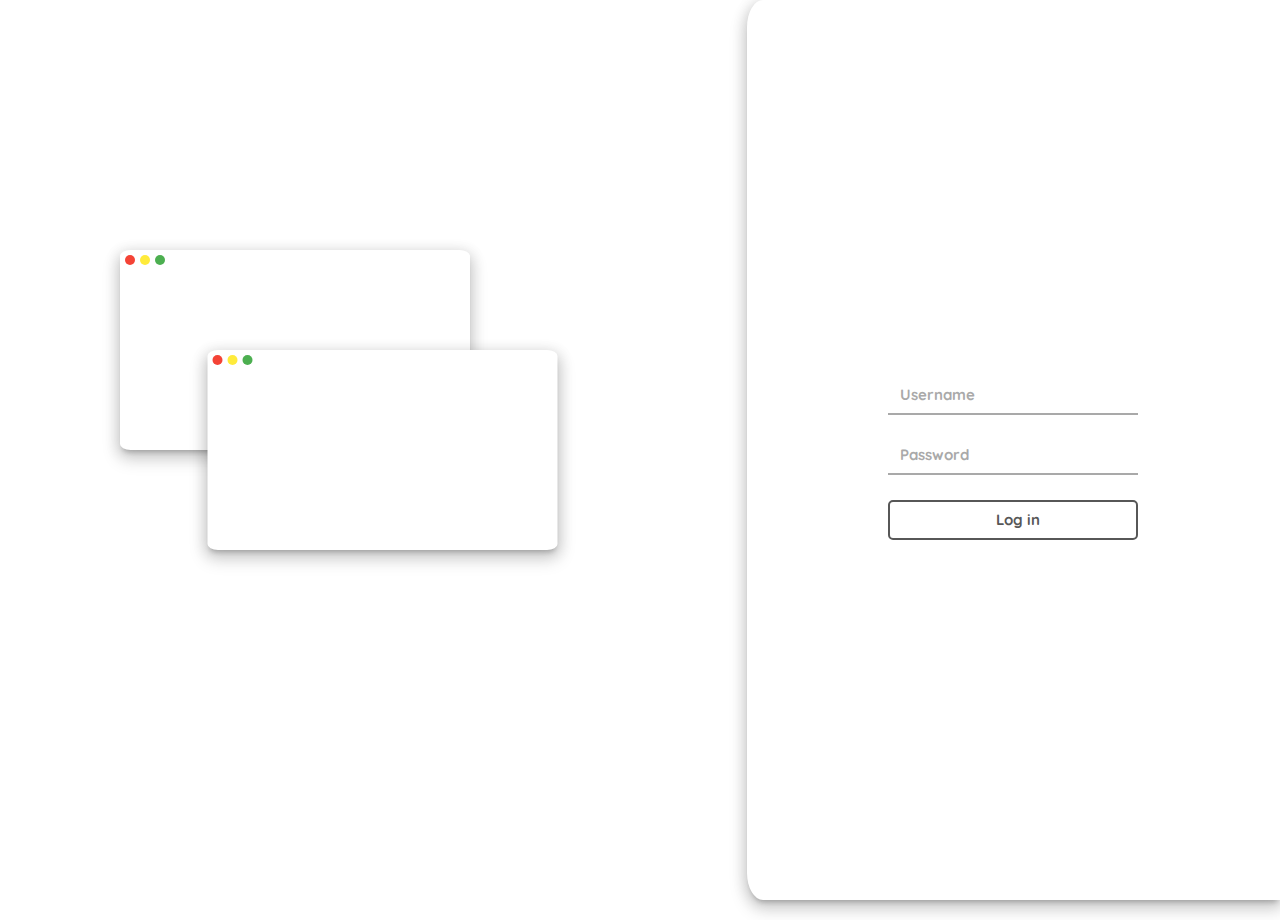
==== index.html @ 0e48c731 "button" ====
<!DOCTYPE html>
<html>

<head>

	<meta charset="utf-8">

	<title>Artfolio</title>
	<meta name="description" content="Portilio">

	<meta author="Lucas Miguel">
	
	<!-- Turn website view optmized on mobile devices -->
	<meta name="viewport" content="width=device-width, initial-scale=1.0">

	<!-- Import Materialize css -->
	<link rel="stylesheet" type="text/css" href="css/materialize.min.css">

	<!-- Import custom stylesheet -->
	<link rel="stylesheet" type="text/css" href="css/style.css">

	<!-- Import Materialize icon font -->
	<link href="https://fonts.googleapis.com/icon?family=Material+Icons" rel="stylesheet">

	<!-- Import Quicksand font -->
	<link href="https://fonts.googleapis.com/css?family=Quicksand" rel="stylesheet">

</head>


<body class="overhide">

	<!-- Main section -->
	<section class="section lighten-1">

		<div class="row">
			<!-- Right side -->
			<div class="col l7 hide-on-med-and-down h-100vh flex middle center">
				<div class="container screens">
					<div class="desktop z-depth-3 round white">
						<div class="flex middle">
							<div class="circle red"></div>
							<div class="circle yellow"></div>
							<div class="circle green"></div>
						</div>
					</div>

					<div class="desktop z-depth-3 round white">
						<div class="flex middle">
							<div class="circle red"></div>
							<div class="circle yellow"></div>
							<div class="circle green"></div>
						</div>
					</div>
				</div>
			</div>

			<!-- Left side -->
			<div class="col s12 l5 h-100vh flex middle z-depth-3 round-left white">
				<div class="container">
					<!-- Login form -->
					<form class="container">
						<!-- Username field -->
						<div class="input-field">
							<input type="text" name="username" placeholder="Username" class="browser-default">
						</div>

						<!-- Password field -->
						<div class="input-field">
							<input type="text" name="password" placeholder="Password" class="browser-default">
						</div>

						<!-- Submit button -->
						<div class="input-field">
							<button type="submit" class="white right">Log in</button>
						</div>
					</form>
				</div>
			</div>
		</div>


	</section>

	<!-- Import JQuery -->
	<script src="https://ajax.googleapis.com/ajax/libs/jquery/3.3.1/jquery.min.js"></script>

	<!-- Import Materialize script -->
	<script type="text/javascript" src="js/materialize.min.js"></script>

	<!-- Import Lune script -->
	<script type="text/javascript" src="js/lune.js"></script>

	<!-- Import custom script -->
	<script type="text/javascript" src="js/script.js"></script>

</body>

</html>
---- css/style.css ----
/* Set the page font */
* {
	font-family: 'Quicksand', sans-serif;
}

html, body {
	min-height: 100vh;
	padding: 0;
}

/* Reset Materialize parallax container height */
.parallax-container {
	height: 70vh;
}

/* Reset Materialize parallax style */
.parallax-container .parallax {
	position: fixed;
	height: inherit;
	overflow: hidden;
	transform: translateY(0);
	transition: transform 0.1s;
}

/* Reset Materialize parallax image style */
.parallax-container .parallax img {
	opacity: 1;	
}

/* Navbar */
.navbar {
	width: 100%;
	height: 55px;
	position: relative;
	/*box-shadow: 0 2px 2px 0 rgba(0,0,0,0.14), 0 3px 1px -2px rgba(0,0,0,0.12), 0 1px 5px 0 rgba(0,0,0,0.2);*/
	box-shadow: none;
	color: #575757;
	display: flex;
	align-items: center;
	padding: 0 10px 0 10px;
}

/* Fixed Navbar */
.navbar.fixed {
	position: fixed !important;
	top: 0;
}

/* Shadow */
.shadow {
	box-shadow: 0 2px 2px 0 rgba(0,0,0,0.14), 0 3px 1px -2px rgba(0,0,0,0.12), 0 1px 5px 0 rgba(0,0,0,0.2);
}

/* Reset the default li style */
.navbar ul li {
	min-height: 55px;
	float: left;
	display: flex;
	align-items: center;
	cursor: pointer;
	padding: 5px;
	background-color: transparent;
}

/* Navbar ul li links */
ul li a {
	color: inherit;
}

/* li a non-hoverable */
ul li a:hover {
	background-color: transparent !important;
}

/* li hoverable */
ul.hover li:hover {
	background-color: #E7E7E7 !important;
}

/* Form */

/* Form input wrapper */
.input-field, .input-box {
	position: relative;
}

/* Adds a margin to separate sequencial fields */
[class*="input-"] + [class*="input-"] {
	margin-top: 20px;
}

/* Inputs */
.input-field input, .input-box input, .input-field textarea, .input-box textarea {
	height: 40px;
	width: 100%;
	font-family: inherit;
	outline: none;
	box-shadow: none !important;
	text-indent: 10px;
	min-width: 100%;
	color: #575757;
	font-weight: bold !important;
	transition: border 0.2s;
}

/* Input/Textarea underline */
.input-field input, .input-field textarea {
	border: none;
	border-bottom: 2px solid #A9A9A9;
}

/* Textarea size and resize */
[class*="input-"] textarea {
	text-indent: 0;
	padding: 10px;
	height: 50px;
	resize: none;
	overflow: hidden;
}

/* Input/Textarea underline focus */
.input-field input:focus, .input-field textarea:focus {
	border-bottom-color: #575757;
}

/* Input/Textarea boxed */
.input-box input, .input-box textarea {
	border-radius: 10px;
	border: 2px solid #A9A9A9;
}

/* Input/Textarea underline focus */
.input-box input:focus, .input-box textarea:focus {
	border-color: #575757;
}

/* Placeholder color */
::placeholder {
  color: #A9A9A9;
  opacity: 1; /* Firefox */
}

:-ms-input-placeholder { /* Internet Explorer 10-11 */
 color: #A9A9A9;
}

::-ms-input-placeholder { /* Microsoft Edge */
 color: #A9A9A9;
}

/* Removes autofill yellow background */
input:-webkit-autofill {
    transition: all 5000s ease-in-out 0s;
}

/* Button */
.input-field button {
	margin-top: 5px;
	height: 40px;
	width: 100%;
	min-width: none;
	font-family: inherit;
	outline: none;
	box-shadow: none !important;
	text-indent: 10px;
	transition: border 0.2s;
	color: #575757;
	border: 2px solid #575757;
	border-radius: 5px;
	font-weight: bold !important;
	cursor: pointer;
	transition: opacity 0.5s;
}

/* Button focus */
.input-field button:active {
	opacity: 0.6;
}


/* Modal */

/* Modal and overlayer */
.modal, .overlayer {
	display: none;
	opacity: 0;
	transition: opacity 0.2s linear;
	position: fixed;
}

/* Unactive modal */
.modal {
	display: none;
	opacity: 0;
	will-change: opacity;
	transform: scale(0.85, 0.85);
	transition: opacity 0.2s, transform 0.2s, top 0.1s;
	background-color: #FAFAFA;
	box-shadow: 0 2px 2px 0 rgba(0,0,0,0.14), 0 3px 1px -2px rgba(0,0,0,0.12), 0 1px 5px 0 rgba(0,0,0,0.2);
	border-radius: 10px;
	z-index: 10;
	overflow-y: auto;
	position: fixed;
	width: 80%;
	margin-left: 10%;
	margin-right: 10%;
	top: 10%;
	left: 0;
	min-height: 30vh;
	max-height: 40vh;
}

@media only screen and (min-width: 992px) {
	.modal {
		width: 60%;
		margin-left: 20%;
		margin-right: 20%;
		max-height: 50vh;
	}
}

/* Active modal */
.modal.active {
	transform: scale(1, 1);
	top: 15%;
	opacity: 1;
}

/* Image modal */
.modal.img {
	width: auto;
	height: auto;
	max-height: none;
	overflow: hidden;
	background-color: transparent !important;
	box-shadow: none;
	margin-right: 0;
	margin-left: 0;
	top: 0;
}

/* Overlayer */
.overlayer {
	background-color: black;
	width: 100%;
	height: 100vh;
	top: 0;
	left: 0;
}

/* Active overlayer */
.overlayer.active {
	opacity: 0.5;
}


/* Components */

/* Username */
.username {
	font-size: 15px;
}

/* Artistic name */
.artistic-name {
	font-weight: bold;
	font-size: 80px;
}

/* Slogar */
.slogan {
	font-size: 25px;
}

/* Name */
.name {
	font-weight: bold;
	font-size: 22px;
}

/* Bio */
.bio {
	text-align: left;
	font-size: 18px;
}

.profile.extra-large {
	height: 300px;
	width: 300px;
}

.profile.large {
	height: 250px;
	width: 250px;
}

/* Profile image */
.profile {
	/*position: absolute;*/
	/*transition: all 0.1s ;*/
}

.profile.small {
	height: 40px;
	width: 40px;
}

.navbar > .right {
	right: 20px;
}

/* Section style */
.section {
	padding: 0;
	min-height: 100vh;
}

.section .row {
	border-bottom: none !important;
}

.desktop {
	width: 350px;
	height: 200px;
	overflow: hidden;
}

.desktop .circle {
	margin-top: 5px;
	margin-left: 5px;
	height: 10px;
	width: 10px;
}

.desktop + .desktop {
	transform: translate(25%, -50%);
}


/* General styles */

/* Hide overflow content */
.overhide {
	overflow: hidden;
}

/* Rounded */
.round {
	border-radius: 3%;
}

/* Left rounded */
.round-left {
	border-radius: 3% 0 0 3%;
}

/* Top rounded */
.round-top {
	border-radius: 3% 3% 0 0;
}

/* Right rounded */
.round-right {
	border-radius: 0 3% 3% 0;
}

/* Bottom rounded */
.round-bottom {
	border-radius: 0 0 3% 3%;
}


/* Layout */

.h-100vh {
	height: 100vh;
}

/* Display flex container */
.flex {
	display: flex;
}

/* Left aligned content */
.flex.left-content {
	justify-content: flex-start;
}

/* Center aligned content */
.flex.center {
	justify-content: center;
}

/* Right aligned content */
.flex.right-content {
	justify-content: flex-end;
}

/* Content starts on container's top */
.flex.top {
	align-items: flex-start;
}

/* Vertical align content */
.flex.middle {
	align-items: center;
}

/* Content starts on container's bottom */
.flex.bottom {
	align-items: flex-end;
}

/* Left alignment */
.flex > .left {
	float: none;
	margin-right: auto;
}

/* Center alignment */
.flex > .center {
	margin-left: auto;
	margin-right: auto;
}

/* Right alignment */
.flex > .right {
	float: none;
	margin-left: auto;
}

/* Begin on top */
.flex > .top {
	align-self: flex-start;
}

/* Begin on middle */
.flex > .middle {
	align-self: center;
}

/* Begin on bottom */
.flex > .bottom {
	align-self: flex-end;
}
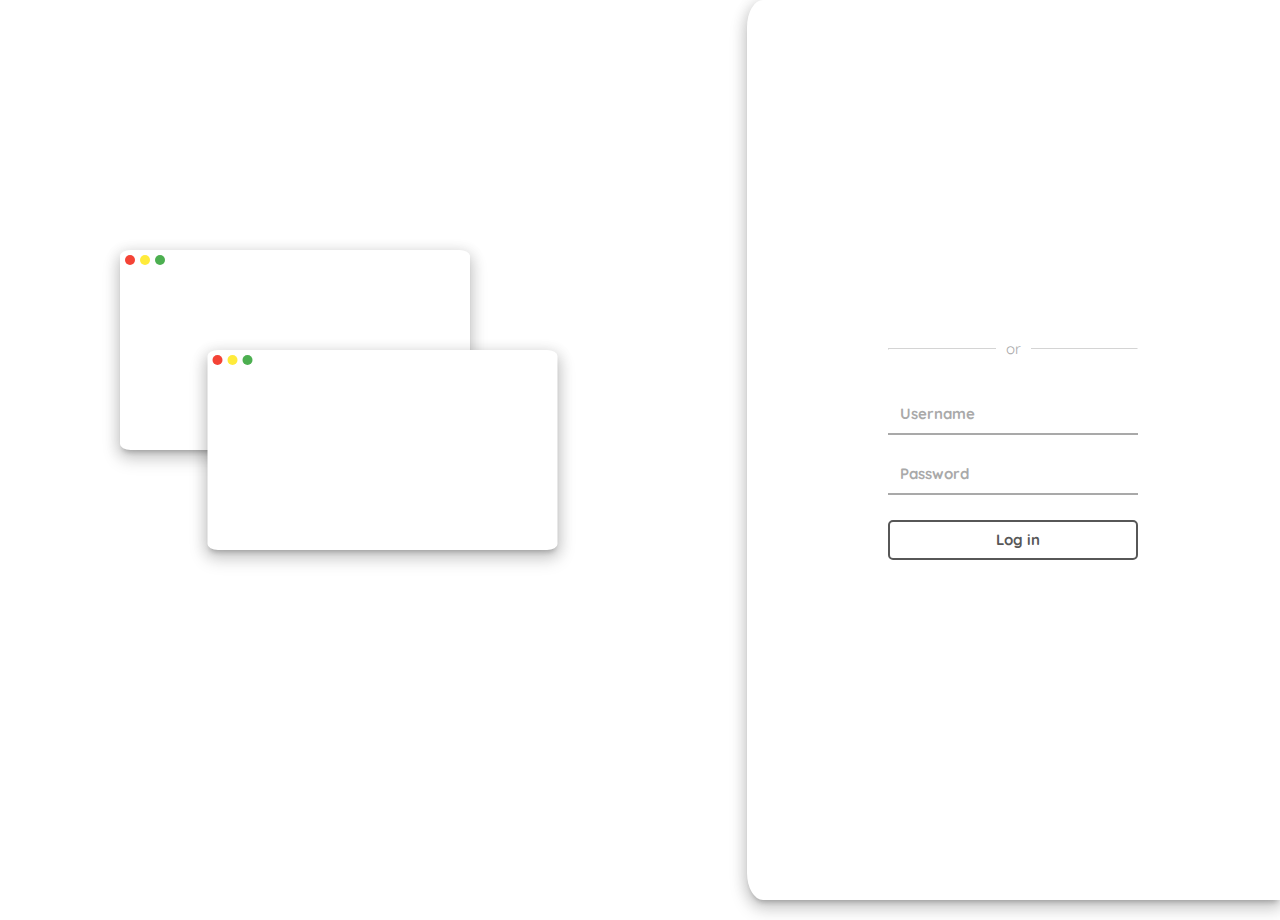
==== commit d33a50de: "or divider" ====
--- a/index.html
+++ b/index.html
@@ -58,8 +58,17 @@
 			<!-- Left side -->
 			<div class="col s12 l5 h-100vh flex middle z-depth-3 round-left white">
 				<div class="container">
+					
 					<!-- Login form -->
 					<form class="container">
+						<!-- Sign up option -->
+						<div class="flex middle center">
+							<hr class="line">
+							<span class="white bold scratted"> or </span>
+						</div>
+
+						<br>
+
 						<!-- Username field -->
 						<div class="input-field">
 							<input type="text" name="username" placeholder="Username" class="browser-default">
--- a/css/style.css
+++ b/css/style.css
@@ -442,4 +442,17 @@
 /* Begin on bottom */
 .flex > .bottom {
 	align-self: flex-end;
+}
+
+/* Divider */
+.line {
+	border-color: #FFF;
+	opacity: 0.5;
+	width: 100%;
+}
+
+.scratted {
+	padding: 10px;
+	position: absolute;
+	color: #A9A9A9;
 }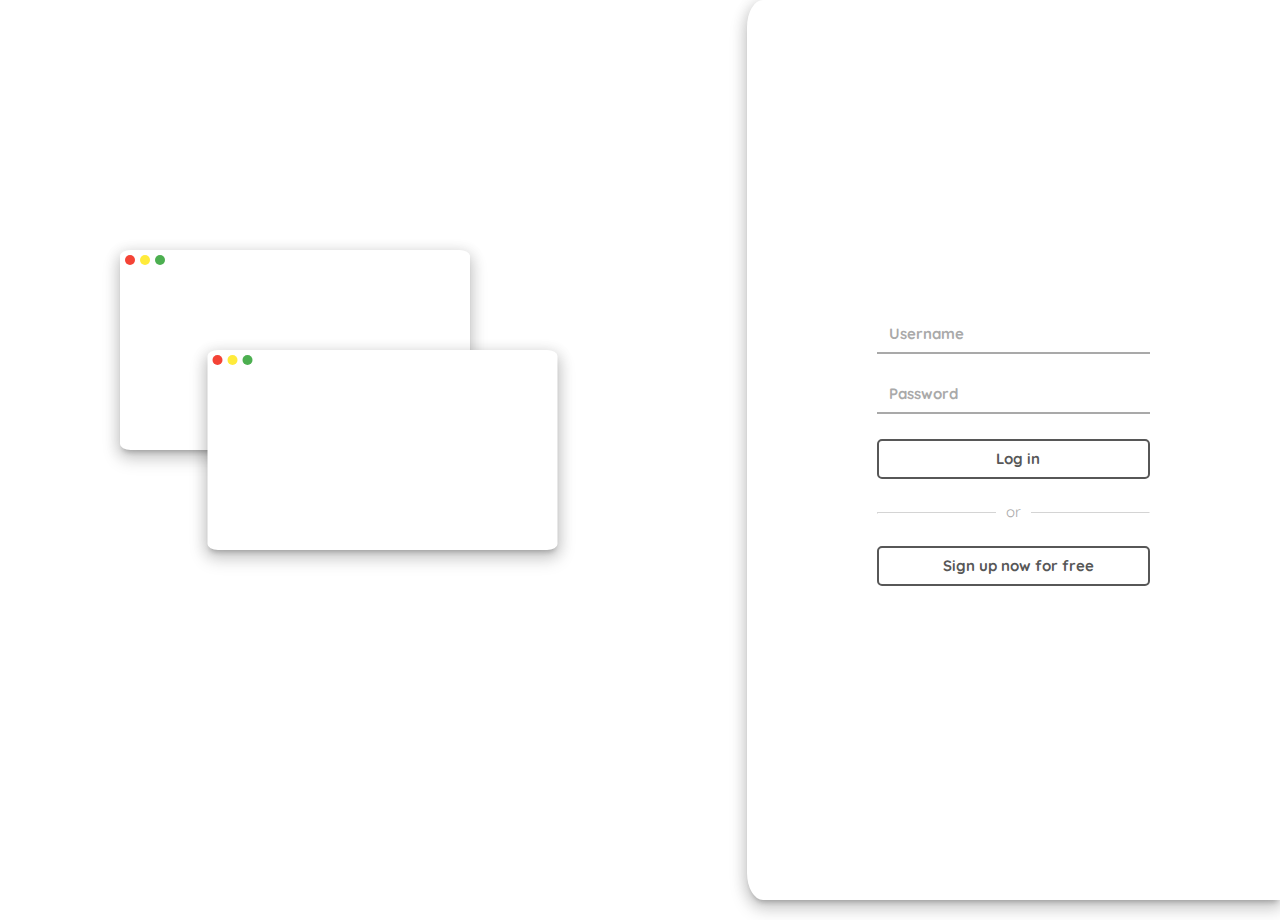
==== commit 3ceb2fcc: "fadeout animation" ====
--- a/index.html
+++ b/index.html
@@ -56,34 +56,41 @@
 			</div>
 
 			<!-- Left side -->
-			<div class="col s12 l5 h-100vh flex middle z-depth-3 round-left white">
-				<div class="container">
-					
+			<div class="col s12 l5 h-100vh flex middle z-depth-3 round-left white container">
+				<div class="container overhide">
 					<!-- Login form -->
 					<form class="container">
-						<!-- Sign up option -->
-						<div class="flex middle center">
+						<!-- Username field -->
+						<div class="input-field row fadeout">
+							<input type="text" name="username" placeholder="Username" class="browser-default">
+						</div>
+
+						<!-- Password field -->
+						<div class="input-field row fadeout">
+							<input type="text" name="password" placeholder="Password" class="browser-default">
+						</div>
+
+						<!-- Submit button -->
+						<div class="input-field row fadeout">
+							<button type="submit" class="white right">Log in</button>
+						</div>
+					</form>
+
+					<!-- Sign up option -->
+					<div class="container">
+						<!-- Divider -->
+						<div class="mt-25 flex middle center row">
 							<hr class="line">
 							<span class="white bold scratted"> or </span>
 						</div>
 
-						<br>
-
-						<!-- Username field -->
-						<div class="input-field">
-							<input type="text" name="username" placeholder="Username" class="browser-default">
+						<!-- Submit button -->
+						<div class="input-field row fadeout">
+							<button type="submit" class="white right fadeout-trigger">Sign up now for free</button>
 						</div>
 
-						<!-- Password field -->
-						<div class="input-field">
-							<input type="text" name="password" placeholder="Password" class="browser-default">
-						</div>
-
-						<!-- Submit button -->
-						<div class="input-field">
-							<button type="submit" class="white right">Log in</button>
-						</div>
-					</form>
+						
+					</div>
 				</div>
 			</div>
 		</div>
--- a/css/style.css
+++ b/css/style.css
@@ -451,8 +451,27 @@
 	width: 100%;
 }
 
+/* Text between dividers */
 .scratted {
 	padding: 10px;
+	margin-top: -1px;
 	position: absolute;
 	color: #A9A9A9;
+}
+
+/* Margin top */
+.mt-25 {
+	margin-top: 25px;
+}
+
+/* Fade out animation */
+.fadeout {
+	transform: translateX(0);
+	opacity: 1;
+	transition: transform 0.7s cubic-bezier(0.26,-0.31, 0.01, 1.07), opacity 0.6s;
+}
+
+.fadeout.active {
+	transform: translateX(200px);
+	opacity: 0;
 }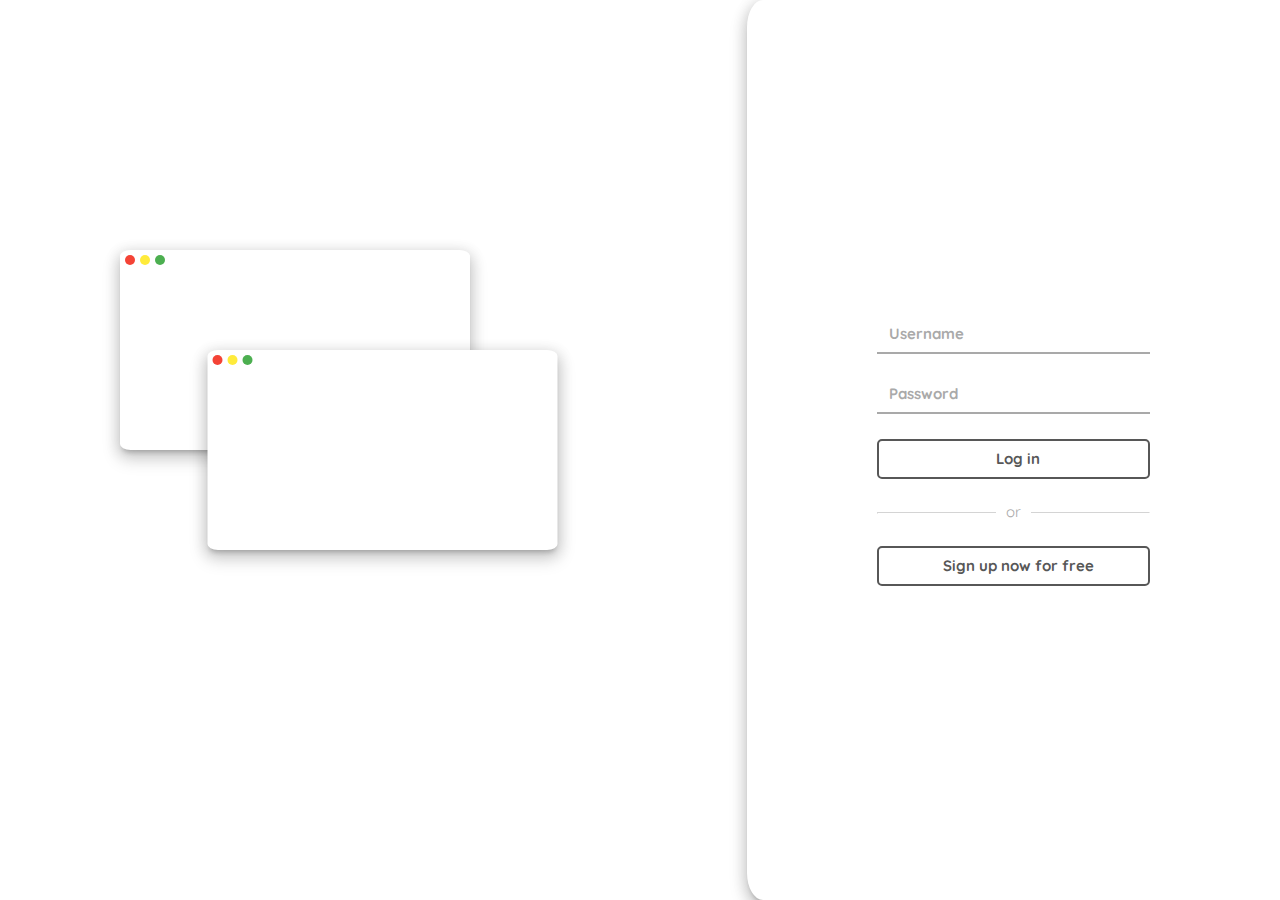
==== commit c296861d: "switch login signup" ====
--- a/index.html
+++ b/index.html
@@ -33,7 +33,7 @@
 	<!-- Main section -->
 	<section class="section lighten-1">
 
-		<div class="row">
+		<div class="row mb-0">
 			<!-- Right side -->
 			<div class="col l7 hide-on-med-and-down h-100vh flex middle center">
 				<div class="container screens">
@@ -56,28 +56,78 @@
 			</div>
 
 			<!-- Left side -->
-			<div class="col s12 l5 h-100vh flex middle z-depth-3 round-left white container">
-				<div class="container overhide">
-					<!-- Login form -->
-					<form class="container">
+			<div class="col s12 l5 h-100vh flex middle z-depth-3 round-left white container overauto">
+				<div class="container">
+					<!-- Log in  -->
+					<div id="login" class="container switch-option">
+						<form name="login">
 						<!-- Username field -->
-						<div class="input-field row fadeout">
-							<input type="text" name="username" placeholder="Username" class="browser-default">
-						</div>
+							<div class="input-field row">
+								<input type="text" name="username" placeholder="Username" class="browser-default">
+							</div>
 
-						<!-- Password field -->
-						<div class="input-field row fadeout">
-							<input type="text" name="password" placeholder="Password" class="browser-default">
+							<!-- Password field -->
+							<div class="input-field row">
+								<input type="password" name="password" placeholder="Password" class="browser-default">
+							</div>
+
+							<!-- Submit button -->
+							<div class="input-field row">
+								<button type="submit" class="white right">Log in</button>
+							</div>
+
+							
+						</form>
+
+						<!-- Sign up option -->
+
+						<!-- Divider -->
+						<div class="mt-25 flex middle center row scratted-wrapper">
+							<hr class="line">
+							<span class="white bold scratted"> or </span>
 						</div>
 
 						<!-- Submit button -->
-						<div class="input-field row fadeout">
-							<button type="submit" class="white right">Log in</button>
+						<div class="input-field row">
+							<button type="submit" mark="signup" class="white right switch">Sign up now for free</button>
 						</div>
-					</form>
+					</div>
+					
+					<!-- Sign up -->
+					<div id="signup" class="container switch-option hide">
+						<form name="signup">
+							<!-- Name field -->
+							<div class="input-field row">
+								<input type="text" name="name" placeholder="Name" class="browser-default">
+							</div>
 
-					<!-- Sign up option -->
-					<div class="container">
+							<!-- Username field -->
+							<div class="input-field row">
+								<input type="text" name="username" placeholder="Username" class="browser-default">
+							</div>
+
+							<!-- Email field -->
+							<div class="input-field row">
+								<input type="email" name="email" placeholder="Email" class="browser-default">
+							</div>
+
+							<!-- Password field -->
+							<div class="input-field row">
+								<input type="password" name="password" placeholder="Password" class="browser-default">
+							</div>
+
+							<!-- Confirm password field -->
+							<div class="input-field row">
+								<input type="password" name="cpassword" placeholder="Confirm password" class="browser-default">
+							</div>
+
+							<!-- Submit button -->
+							<div class="input-field row">
+								<button type="submit" class="white right">Join Artfolio</button>
+							</div>
+						</form>
+						<!-- Login option -->
+
 						<!-- Divider -->
 						<div class="mt-25 flex middle center row">
 							<hr class="line">
@@ -85,11 +135,9 @@
 						</div>
 
 						<!-- Submit button -->
-						<div class="input-field row fadeout">
-							<button type="submit" class="white right fadeout-trigger">Sign up now for free</button>
+						<div class="input-field row">
+							<button type="submit" mark="login" class="white right switch">Log in</button>
 						</div>
-
-						
 					</div>
 				</div>
 			</div>
--- a/css/style.css
+++ b/css/style.css
@@ -97,7 +97,6 @@
 	outline: none;
 	box-shadow: none !important;
 	text-indent: 10px;
-	min-width: 100%;
 	color: #575757;
 	font-weight: bold !important;
 	transition: border 0.2s;
@@ -344,6 +343,11 @@
 	overflow: hidden;
 }
 
+/* Overflow auto */
+.overauto {
+	overflow-y: auto;
+}
+
 /* Rounded */
 .round {
 	border-radius: 3%;
@@ -449,6 +453,11 @@
 	border-color: #FFF;
 	opacity: 0.5;
 	width: 100%;
+}
+
+/* Text between dividers wrapper */
+.scratted-wrapper {
+	position: relative;
 }
 
 /* Text between dividers */
@@ -464,14 +473,15 @@
 	margin-top: 25px;
 }
 
+/* Margin botom */
+.mb-0 {
+	margin-bottom: 0;
+}
+
 /* Fade out animation */
 .fadeout {
 	transform: translateX(0);
 	opacity: 1;
-	transition: transform 0.7s cubic-bezier(0.26,-0.31, 0.01, 1.07), opacity 0.6s;
-}
-
-.fadeout.active {
-	transform: translateX(200px);
-	opacity: 0;
-}+	transition: transform 0.2s, opacity 0.5s;
+	/*transition: transform 0.5s cubic-bezier(0.26,-0.31, 0.01, 1.07), opacity 0.5s;*/
+}
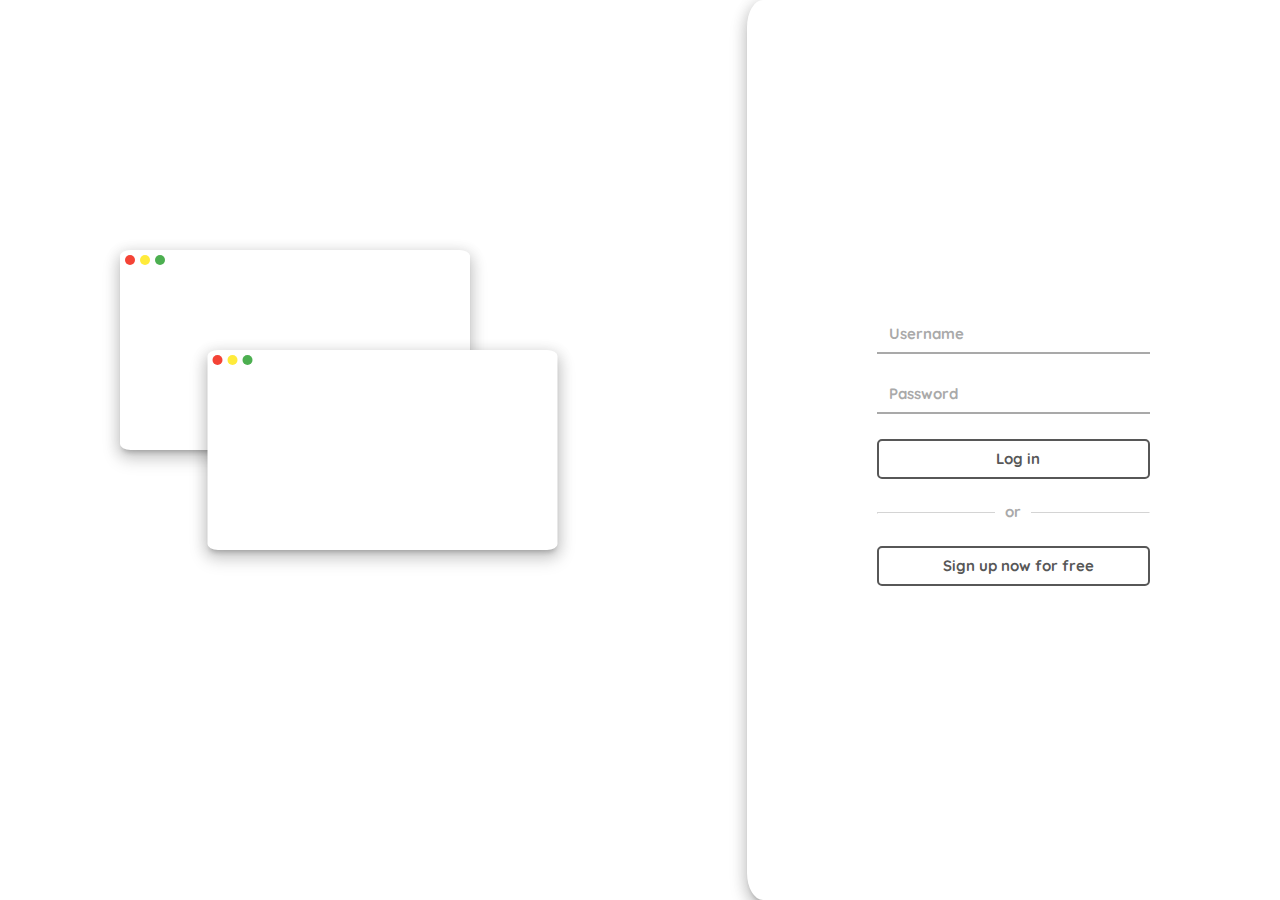
==== commit f424e853: "..." ====
--- a/index.html
+++ b/index.html
@@ -28,7 +28,7 @@
 </head>
 
 
-<body class="overhide">
+<body class="black-text">
 
 	<!-- Main section -->
 	<section class="section lighten-1">
@@ -58,6 +58,11 @@
 			<!-- Left side -->
 			<div class="col s12 l5 h-100vh flex middle z-depth-3 round-left white container overauto">
 				<div class="container">
+					<!-- Brand and Logo -->
+					<!-- <div class="container flex middle center">		
+						<img src="img/artfolium_vazada.png" class="logo" alt="Artfolio">
+						<span class="brand">Artfolio</span>
+					</div> -->
 					<!-- Log in  -->
 					<div id="login" class="container switch-option">
 						<form name="login">
@@ -116,11 +121,6 @@
 								<input type="password" name="password" placeholder="Password" class="browser-default">
 							</div>
 
-							<!-- Confirm password field -->
-							<div class="input-field row">
-								<input type="password" name="cpassword" placeholder="Confirm password" class="browser-default">
-							</div>
-
 							<!-- Submit button -->
 							<div class="input-field row">
 								<button type="submit" class="white right">Join Artfolio</button>
@@ -156,7 +156,7 @@
 	<script type="text/javascript" src="js/lune.js"></script>
 
 	<!-- Import custom script -->
-	<script type="text/javascript" src="js/script.js"></script>
+	<script type="text/javascript" src="js/index.js"></script>
 
 </body>
 
--- a/css/style.css
+++ b/css/style.css
@@ -3,9 +3,15 @@
 	font-family: 'Quicksand', sans-serif;
 }
 
+/* Reset body padding and height */
 html, body {
 	min-height: 100vh;
 	padding: 0;
+}
+
+/* Black background */
+.black {
+	background-color: #575757;
 }
 
 /* Reset Materialize parallax container height */
@@ -32,19 +38,82 @@
 	width: 100%;
 	height: 55px;
 	position: relative;
-	/*box-shadow: 0 2px 2px 0 rgba(0,0,0,0.14), 0 3px 1px -2px rgba(0,0,0,0.12), 0 1px 5px 0 rgba(0,0,0,0.2);*/
-	box-shadow: none;
+	box-shadow: 0 2px 2px 0 rgba(0,0,0,0.14), 0 3px 1px -2px rgba(0,0,0,0.12), 0 1px 5px 0 rgba(0,0,0,0.2);
 	color: #575757;
 	display: flex;
 	align-items: center;
 	padding: 0 10px 0 10px;
 }
 
+/* No shadow navbar */
+.navbar.flat {
+	box-shadow: none !important;
+}
+
 /* Fixed Navbar */
 .navbar.fixed {
 	position: fixed !important;
 	top: 0;
 }
+
+/* Left-aligned content navbar */
+.navbar.left {
+	justify-content: flex-start;
+}
+
+/* Center-aligned content navbar */
+.navbar.center {
+	justify-content: center;
+}
+
+/* Right-aligned content navbar */
+.navbar.right {
+	justify-content: flex-end;
+}
+
+/* Left alignment */
+.navbar > .left {
+	float: none;
+	margin-right: auto;
+}
+
+/* Center alignment */
+.navbar > .center {
+	margin-left: auto;
+	margin-right: auto;
+}
+
+/* Right alignment */
+.navbar > .right {
+	float: none;
+	margin-left: auto;
+}
+
+
+/* Clears default text-decorations from all a elements inside .navbar */
+.navbar a {
+	color: inherit;
+	text-decoration: none;
+}
+
+/* Resets the default ul style */
+.navbar ul {
+	min-height: 100%;
+	list-style: none;
+	display: inline-block;
+}
+
+/* Resets the default li style */
+.navbar ul li {
+	min-height: 55px;
+	float: left;
+	display: flex;
+	align-items: center;
+	cursor: pointer;
+	padding: 5px;
+	background-color: transparent;
+}
+
 
 /* Shadow */
 .shadow {
@@ -255,6 +324,23 @@
 
 /* Components */
 
+/* Logo */
+/* .logo {
+	width: 50px;
+	height: auto;
+}
+
+/* Brand */
+.brand {
+	font-weight: bold;
+	font-size: 25px;
+}
+
+/* Brand after logo */
+.logo + .brand {
+	margin-left: 5px;
+} */
+
 /* Username */
 .username {
 	font-size: 15px;
@@ -302,10 +388,6 @@
 .profile.small {
 	height: 40px;
 	width: 40px;
-}
-
-.navbar > .right {
-	right: 20px;
 }
 
 /* Section style */
@@ -485,3 +567,15 @@
 	transition: transform 0.2s, opacity 0.5s;
 	/*transition: transform 0.5s cubic-bezier(0.26,-0.31, 0.01, 1.07), opacity 0.5s;*/
 }
+
+/* Typography */
+
+/* Bold text */
+.bold {
+	font-weight: bold;
+}
+
+/* Black text */
+.black-text {
+	color: #575757;
+}
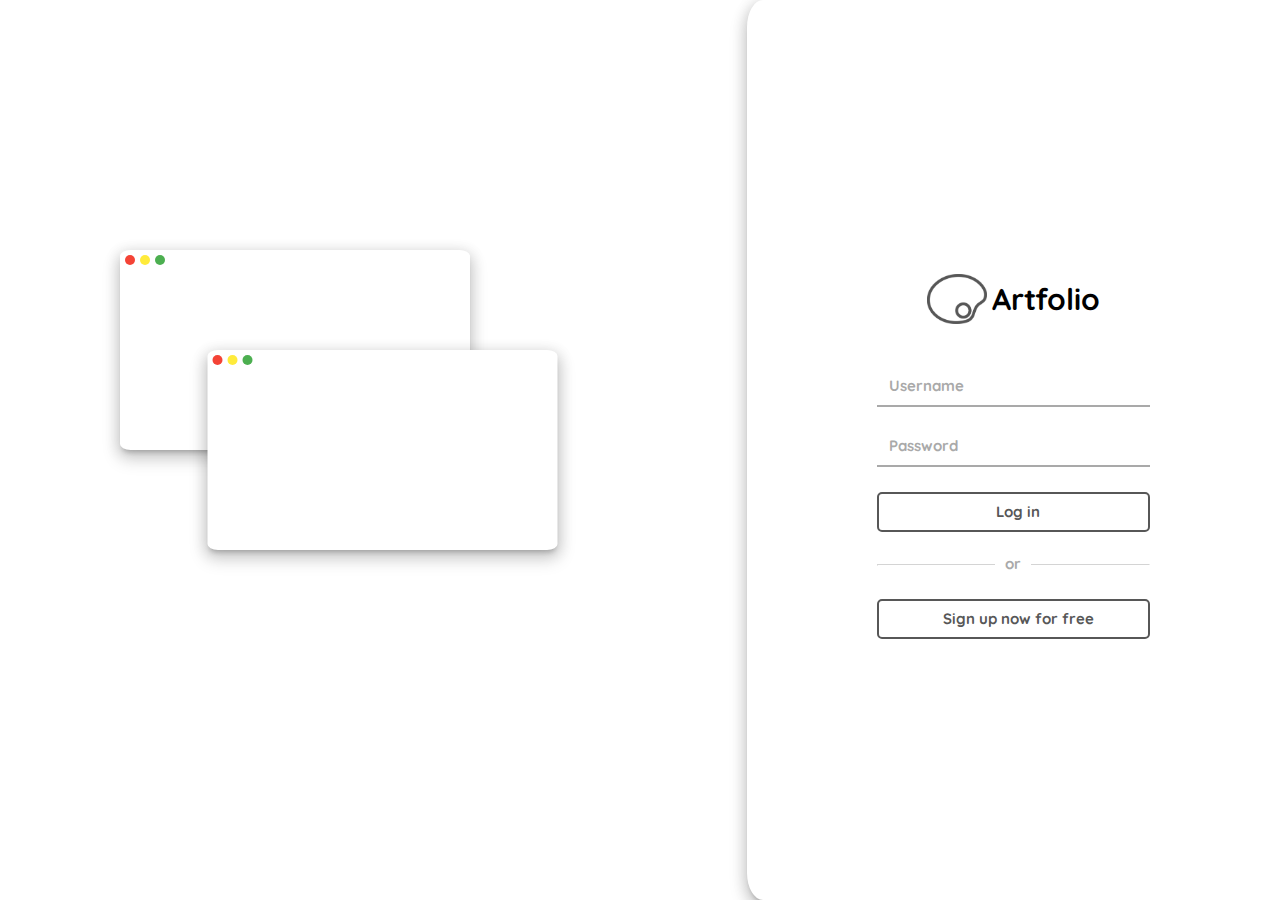
==== commit c8b943b6: "add brand and logo" ====
--- a/index.html
+++ b/index.html
@@ -59,10 +59,10 @@
 			<div class="col s12 l5 h-100vh flex middle z-depth-3 round-left white container overauto">
 				<div class="container">
 					<!-- Brand and Logo -->
-					<!-- <div class="container flex middle center">		
-						<img src="img/artfolium_vazada.png" class="logo" alt="Artfolio">
-						<span class="brand">Artfolio</span>
-					</div> -->
+					<div class="container flex center middle">		
+						<img src="img/artfolium.png" class="logo" alt="Artfolio">
+						<p class="brand">Artfolio</p>
+					</div>
 					<!-- Log in  -->
 					<div id="login" class="container switch-option">
 						<form name="login">
--- a/css/style.css
+++ b/css/style.css
@@ -296,8 +296,6 @@
 
 /* Image modal */
 .modal.img {
-	width: auto;
-	height: auto;
 	max-height: none;
 	overflow: hidden;
 	background-color: transparent !important;
@@ -325,17 +323,22 @@
 /* Components */
 
 /* Logo */
-/* .logo {
-	width: 50px;
+.logo {
+	width: 60px;
 	height: auto;
 }
 
 /* Brand */
 .brand {
 	font-weight: bold;
-	font-size: 25px;
-}
-
+	font-size: 30px;
+}
+
+/* Brand after logo */
+/*.logo + .brand {
+	margin-top: -8px;
+}
+*/
 /* Brand after logo */
 .logo + .brand {
 	margin-left: 5px;
@@ -396,8 +399,25 @@
 	min-height: 100vh;
 }
 
-.section .row {
+/* Section name */
+.section-name {
+	font-weight: bold;
+	font-size: 25px;
+}
+
+.section > .row {
 	border-bottom: none !important;
+}
+
+.gallery-item {
+	height: 300px;
+	width: 300px;
+}
+
+.gallery-item img {
+	object-fit: cover;
+	height: 300px;
+	width: 300px;
 }
 
 .desktop {
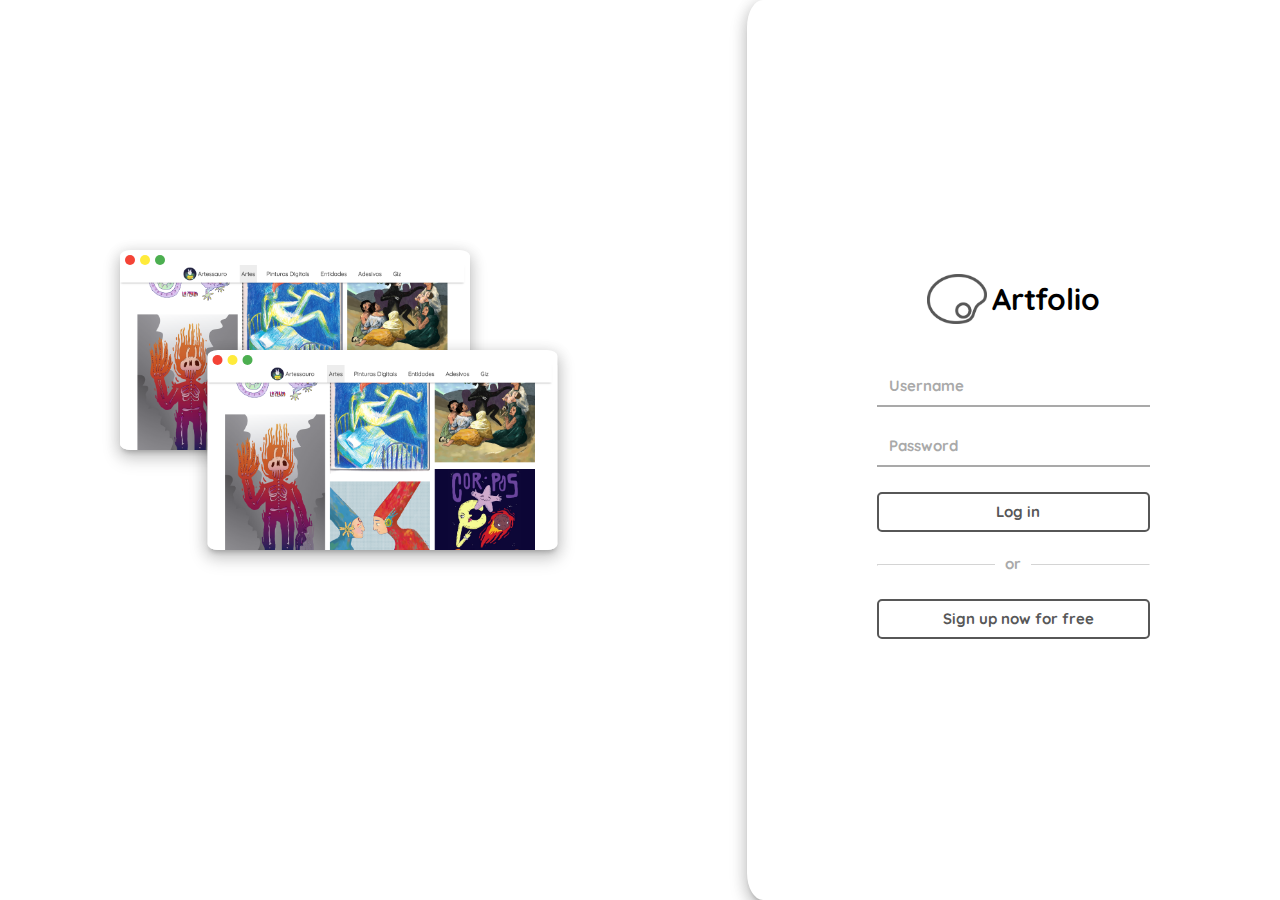
==== commit e17c2590: "screenshots" ====
--- a/index.html
+++ b/index.html
@@ -43,6 +43,9 @@
 							<div class="circle yellow"></div>
 							<div class="circle green"></div>
 						</div>
+						<div class="screen">
+							<img class="responsive-img" src="img/screenshot-1.png">
+						</div>
 					</div>
 
 					<div class="desktop z-depth-3 round white">
@@ -50,6 +53,9 @@
 							<div class="circle red"></div>
 							<div class="circle yellow"></div>
 							<div class="circle green"></div>
+						</div>
+						<div class="screen">
+							<img class="responsive-img" src="img/screenshot-1.png">
 						</div>
 					</div>
 				</div>
--- a/css/style.css
+++ b/css/style.css
@@ -15,34 +15,35 @@
 }
 
 /* Reset Materialize parallax container height */
-.parallax-container {
+/*.parallax-container {
 	height: 70vh;
-}
+}*/
 
 /* Reset Materialize parallax style */
-.parallax-container .parallax {
+/*.parallax-container .parallax {
 	position: fixed;
 	height: inherit;
 	overflow: hidden;
 	transform: translateY(0);
 	transition: transform 0.1s;
-}
+}*/
 
 /* Reset Materialize parallax image style */
-.parallax-container .parallax img {
+/*.parallax-container .parallax img {
 	opacity: 1;	
-}
+}*/
 
 /* Navbar */
 .navbar {
 	width: 100%;
 	height: 55px;
 	position: relative;
-	box-shadow: 0 2px 2px 0 rgba(0,0,0,0.14), 0 3px 1px -2px rgba(0,0,0,0.12), 0 1px 5px 0 rgba(0,0,0,0.2);
+	box-shadow: 0 2px 2px -2px rgba(0,0,0,0.14), 0 3px 3px -2px rgba(0,0,0,0.12), 0 6px 5px -5px rgba(0,0,0,0.2);
 	color: #575757;
+	padding: 0 10px 0 10px;
 	display: flex;
-	align-items: center;
-	padding: 0 10px 0 10px;
+	justify-content: center;
+	align-items: center !important;
 }
 
 /* No shadow navbar */
@@ -94,6 +95,21 @@
 .navbar a {
 	color: inherit;
 	text-decoration: none;
+}
+
+/* Profile image and user's name wrapper */
+.navbar .user {
+	margin-left: 5px;
+	display: flex;
+	align-items: center;
+	font-size: 18px;
+	height: 100%;
+	margin-right: 40px;
+}
+
+/* User's name */
+.user span {
+	margin-left: 5px;
 }
 
 /* Resets the default ul style */
@@ -105,7 +121,7 @@
 
 /* Resets the default li style */
 .navbar ul li {
-	min-height: 55px;
+	height: 55px;
 	float: left;
 	display: flex;
 	align-items: center;
@@ -114,10 +130,13 @@
 	background-color: transparent;
 }
 
-
-/* Shadow */
-.shadow {
-	box-shadow: 0 2px 2px 0 rgba(0,0,0,0.14), 0 3px 1px -2px rgba(0,0,0,0.12), 0 1px 5px 0 rgba(0,0,0,0.2);
+.navbar ul li.active {
+	background-color: rgba(0, 0, 0, 0.07);
+}
+
+/* li after li style */
+li +  li {
+	margin-left: 25px !important;
 }
 
 /* Reset the default li style */
@@ -127,7 +146,9 @@
 	display: flex;
 	align-items: center;
 	cursor: pointer;
+	border-top: none !important;
 	padding: 5px;
+	font-size: 18px;
 	background-color: transparent;
 }
 
@@ -144,6 +165,11 @@
 /* li hoverable */
 ul.hover li:hover {
 	background-color: #E7E7E7 !important;
+}
+
+/* Shadow */
+.shadow {
+	box-shadow: 0 2px 2px 0 rgba(0,0,0,0.14), 0 3px 1px -2px rgba(0,0,0,0.12), 0 1px 5px 0 rgba(0,0,0,0.2);
 }
 
 /* Form */
@@ -244,7 +270,6 @@
 .input-field button:active {
 	opacity: 0.6;
 }
-
 
 /* Modal */
 
@@ -278,6 +303,7 @@
 	max-height: 40vh;
 }
 
+/* Modal unactive style for screen width smaller than 992px */
 @media only screen and (min-width: 992px) {
 	.modal {
 		width: 60%;
@@ -339,25 +365,70 @@
 	margin-top: -8px;
 }
 */
+
 /* Brand after logo */
 .logo + .brand {
 	margin-left: 5px;
-} */
+}
+
+/* Social networks wrapper */
+.social {
+	display: flex;
+	flex-wrap: wrap;
+	align-items: center;
+	justify-content: center;
+	position: relative;
+	left: -10px;
+}
+
+/* Space between social networks */
+.social a {
+	margin-top: 10px;
+	margin-left: 10px;
+}
+
+/* Social network */
+.social-network {
+	padding: 5px;
+	border-radius: 5px;
+	border: 1px solid #A7A7A7;
+	color: #575757;
+	display: flex;
+	align-items: center;
+	justify-content: center;
+}
+
+/* Social network icon */
+.social i {
+	font-size: 20px;
+	color: #575757;
+}
+
+/* Social network username */
+.social-network span {
+	margin-left: 5px;
+	font-weight: bold;
+}
 
 /* Username */
 .username {
+	margin-top: 0;
 	font-size: 15px;
+	color: #575757;
 }
 
 /* Artistic name */
 .artistic-name {
+	margin-top: 0;
+	margin-bottom: 0;
 	font-weight: bold;
-	font-size: 80px;
-}
-
-/* Slogar */
+	font-size: 40px;
+}
+
+/* Slogan */
 .slogan {
-	font-size: 25px;
+	margin-top: 0;
+	font-size: 20px;
 }
 
 /* Name */
@@ -372,31 +443,68 @@
 	font-size: 18px;
 }
 
+/* Extra large profile image wrapper */
 .profile.extra-large {
 	height: 300px;
 	width: 300px;
 }
 
+/* Large profile image wrapper */
 .profile.large {
 	height: 250px;
 	width: 250px;
 }
 
-/* Profile image */
+/* Profile image wrapper */
 .profile {
-	/*position: absolute;*/
+	/* position: absolute; */
 	/*transition: all 0.1s ;*/
 }
 
+/* Small profile image wrapper */
 .profile.small {
 	height: 40px;
 	width: 40px;
 }
 
+/* Main profile image wrapper */
+.overlay-cover {
+	position: relative;
+	top: -100px;
+	width: 100%;
+	display: flex;
+	justify-content: center;
+	margin-bottom: -100px;
+}
+
+/* Main profile image */
+.overlay-cover img {
+	border: 5px solid white;
+	margin-right: 15px;
+}
+
+/* Header */
+.header {
+
+}
+
+/* Header cover */
+.cover {
+	background-image: url("../img/af-artessauro-img-5.jpg");
+	background-position: center;
+	height: 40vh;
+	width: 100%;
+}
+
+/* User's data wrapper */
+.user-data {
+	position: relative;
+}
+
 /* Section style */
 .section {
 	padding: 0;
-	min-height: 100vh;
+	min-height: calc(100vh - 55px);
 }
 
 /* Section name */
@@ -409,23 +517,62 @@
 	border-bottom: none !important;
 }
 
+/* Images gallery */
+.gallery {
+	width: 100%;
+	max-width: 90%;
+	margin: 0 auto;
+	column-count: 3;
+}
+
+/* Images gallery on small screens */
+@media only screen and (max-width: 992px) {
+	.gallery {
+		column-count: 2;
+	}
+
+	.cover {
+		height: 30vh;
+	}
+
+	.overlay-cover .profile.large {
+		height: 200px;
+		width: 200px;
+	}
+
+	.social-network {
+		display: content;
+		height: 35px;
+		width: 35px;
+	}
+
+	.social-network span {
+		display: none !important;
+	}
+} 
+
+/* Gallery item */
 .gallery-item {
-	height: 300px;
-	width: 300px;
-}
-
+	margin-bottom: 20px;
+	break-inside: avoid-column;
+}
+
+/* Gallery item image */
 .gallery-item img {
-	object-fit: cover;
-	height: 300px;
-	width: 300px;
-}
-
+	cursor: pointer;
+	/* object-fit: cover; */
+	max-width: 100%;
+	display: block;
+}
+
+/* Desktop screen draw */
 .desktop {
 	width: 350px;
 	height: 200px;
 	overflow: hidden;
 }
 
+/* IOS interface draw */
 .desktop .circle {
 	margin-top: 5px;
 	margin-left: 5px;
@@ -433,10 +580,10 @@
 	width: 10px;
 }
 
+/* Desktop draw after Desktop draw */
 .desktop + .desktop {
 	transform: translate(25%, -50%);
 }
-
 
 /* General styles */
 
